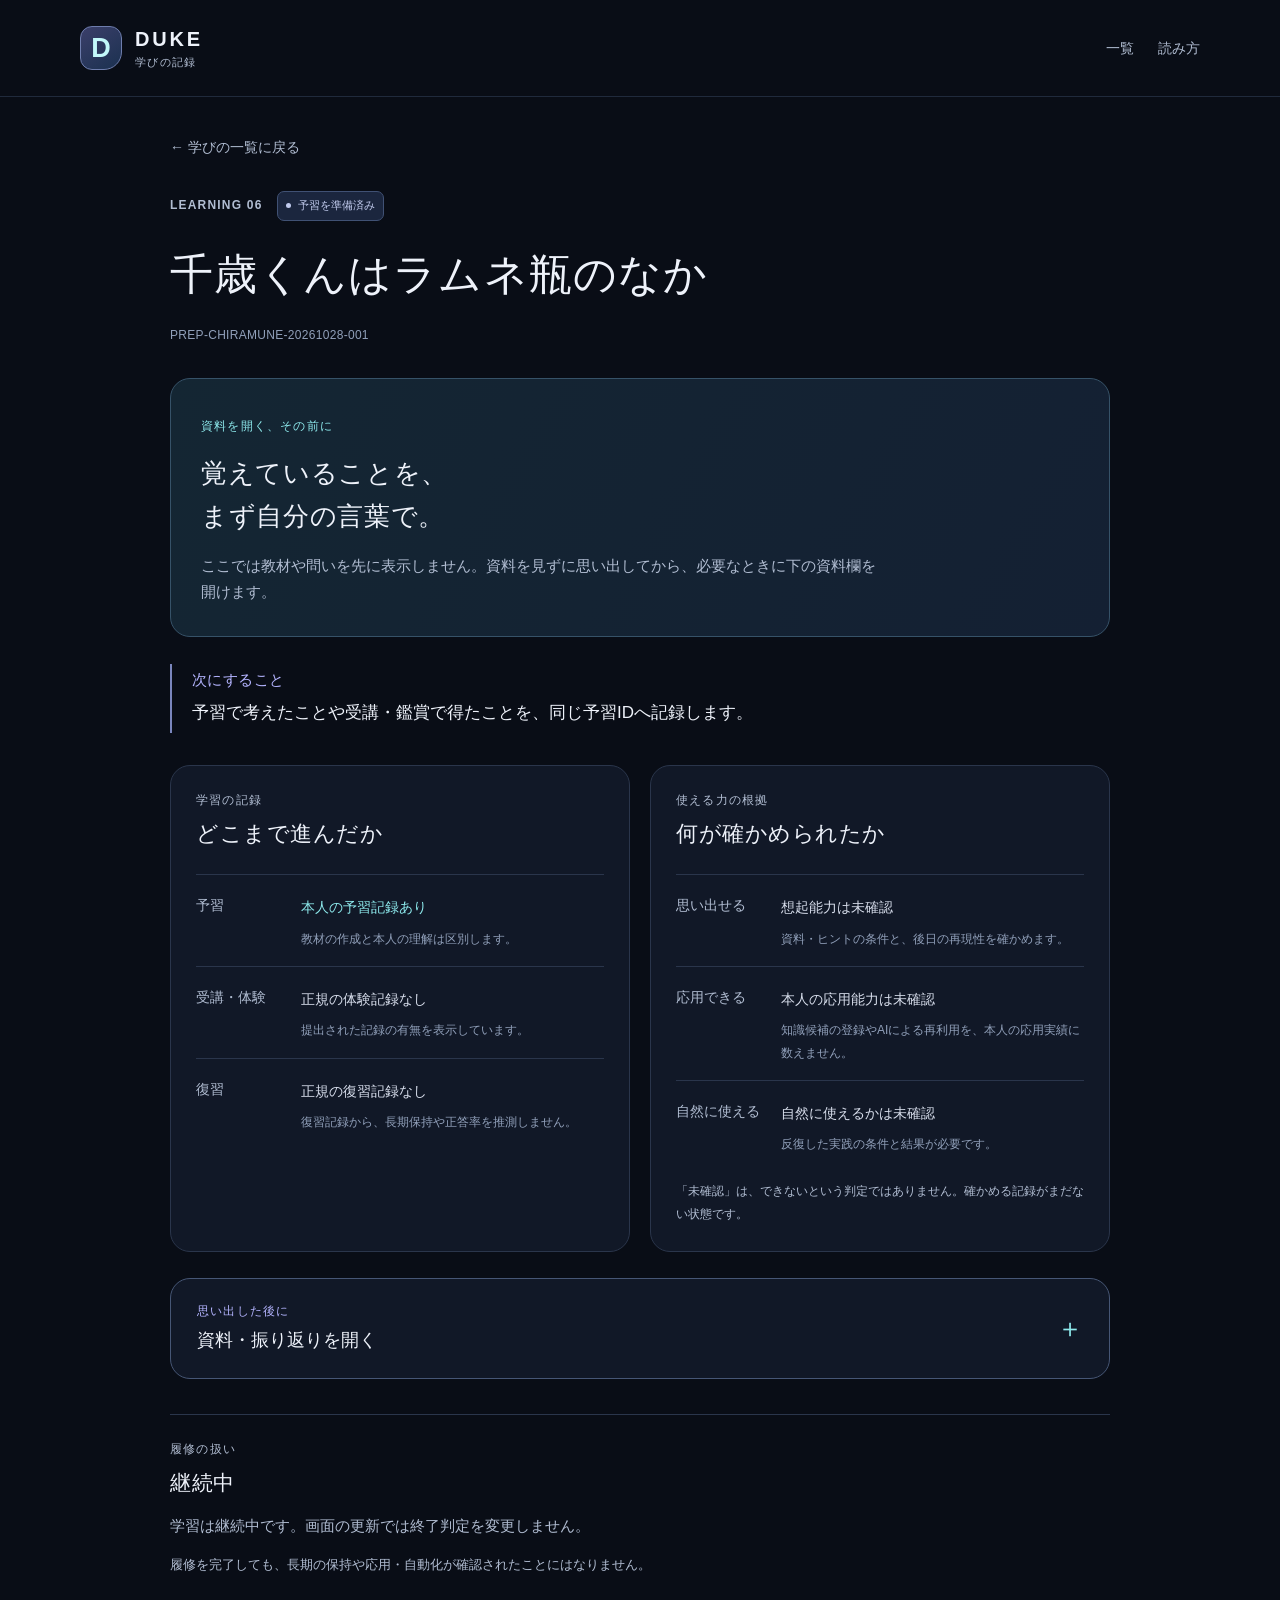
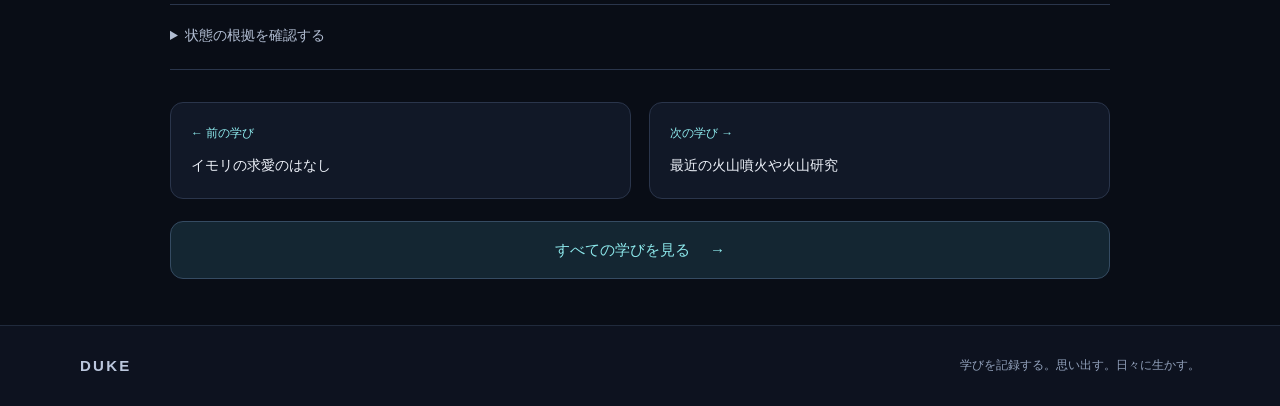
==== records/prep-chiramune-20261028-001.html @ c6d532e0 "Prepare learning dashboard draft from e2f79f5ddfd8317a805d0ec0c8978a0311f4fd3b" ====
<!doctype html>
<html lang="ja">
<head>
  <meta charset="utf-8">
  <meta name="viewport" content="width=device-width, initial-scale=1">
  <meta name="referrer" content="no-referrer">
  <meta http-equiv="Content-Security-Policy" content="default-src &#x27;none&#x27;; script-src &#x27;self&#x27;; style-src &#x27;self&#x27;; img-src &#x27;none&#x27;; connect-src &#x27;none&#x27;; base-uri &#x27;none&#x27;; form-action &#x27;none&#x27;; object-src &#x27;none&#x27;">
  <meta name="color-scheme" content="dark">
  <meta name="description" content="予習・受講・復習の記録から、学びの現在地と次の一歩を確認するダッシュボード。">
  <title>千歳くんはラムネ瓶のなか | DUKE 学びの記録</title>
  <link rel="stylesheet" href="../assets/style.css">
  <script src="../assets/app.js" defer></script>
</head>
<body>
  <a class="skip-link" href="#main">本文へ移動</a>
  <header class="site-header">
    <div class="header-inner">
      <a class="brand" href="../index.html" aria-label="DUKE 学びの記録 一覧へ">
        <span class="brand-mark" aria-hidden="true">D</span>
        <span class="brand-name">DUKE<span>学びの記録</span></span>
      </a>
      <nav class="header-nav" aria-label="メインナビゲーション">
        <a href="../index.html#all-learning">一覧</a>
        <a href="../index.html#about">読み方</a>
      </nav>
    </div>
  </header>
  <main id="main" class="page-shell detail-shell">
    <a class="back-link" href="../index.html#all-learning">← 学びの一覧に戻る</a>
    <header class="detail-heading">
      <div class="detail-kicker"><span class="eyebrow">LEARNING 06</span><span class="status-badge status-open">予習を準備済み</span></div>
      <h1>千歳くんはラムネ瓶のなか</h1>
      <p class="record-id">PREP-CHIRAMUNE-20261028-001</p>
    </header>

    <section class="recall-panel" aria-labelledby="recall-title"><span class="small-label">資料を開く、その前に</span><h2 id="recall-title">覚えていることを、<br>まず自分の言葉で。</h2><p>ここでは教材や問いを先に表示しません。資料を見ずに思い出してから、必要なときに下の資料欄を開けます。</p></section>
    <section class="detail-next" aria-labelledby="next-title"><h2 id="next-title">次にすること</h2><p>予習で考えたことや受講・鑑賞で得たことを、同じ予習IDへ記録します。</p></section>

    <div class="detail-columns">
      <section class="state-panel" aria-labelledby="records-title"><p class="panel-kicker">学習の記録</p><h2 id="records-title">どこまで進んだか</h2><dl class="state-list"><div class="state-row"><dt>予習</dt><dd><span class="state-label state-recorded">本人の予習記録あり</span><p>教材の作成と本人の理解は区別します。</p></dd></div>
<div class="state-row"><dt>受講・体験</dt><dd><span class="state-label state-unknown">正規の体験記録なし</span><p>提出された記録の有無を表示しています。</p></dd></div>
<div class="state-row"><dt>復習</dt><dd><span class="state-label state-unknown">正規の復習記録なし</span><p>復習記録から、長期保持や正答率を推測しません。</p></dd></div></dl></section>
      <section class="state-panel" aria-labelledby="ability-title"><p class="panel-kicker">使える力の根拠</p><h2 id="ability-title">何が確かめられたか</h2><dl class="state-list"><div class="state-row"><dt>思い出せる</dt><dd><span class="state-label state-unknown">想起能力は未確認</span><p>資料・ヒントの条件と、後日の再現性を確かめます。</p></dd></div>
<div class="state-row"><dt>応用できる</dt><dd><span class="state-label state-unknown">本人の応用能力は未確認</span><p>知識候補の登録やAIによる再利用を、本人の応用実績に数えません。</p></dd></div>
<div class="state-row"><dt>自然に使える</dt><dd><span class="state-label state-unknown">自然に使えるかは未確認</span><p>反復した実践の条件と結果が必要です。</p></dd></div></dl><p class="quiet-note">「未確認」は、できないという判定ではありません。確かめる記録がまだない状態です。</p></section>
    </div>

    <details class="materials" id="materials"><summary><span><span class="small-label">思い出した後に</span><strong>資料・振り返りを開く</strong></span><span class="expand-mark" aria-hidden="true">＋</span></summary><div class="materials-body"><section class="material-section"><h3>この学びの目標</h3><p>声・言葉・応答を手掛かりに、人物同士の距離を自分の言葉で説明する。</p></section>
<section class="material-section"><h3>振り返るための問い</h3><p class="quiet-note">AIによる問いの候補・本人の採用は未確認</p><p>私は、明日風と朔の距離を、どんな声や言葉のやりとりから感じ取るのだろう？</p></section>
<section class="material-section"><h3>教材紹介：言葉と声</h3><p>予習教材では、同じ言葉でも間や語尾などで受け取る印象が変わることに注目します。何と言ったかと、どのように聞こえたかを分け、気になった一か所を具体的に挙げる練習です。例として使う会話は説明用の架空例で、作品の実際の台詞ではありません。</p></section>
<section class="material-section"><h3>教材紹介：やりとりと距離</h3><p>一人の話し方だけでなく、相手がどう受け、どう返したかを一まとまりで見ます。明日風と朔の場面を観察するときも、返事の速さだけで親しさや不仲を決めず、前後の状況と組み合わせて考えます。</p></section>
<section class="material-section"><h3>教材紹介：期待と観察を分ける</h3><p>憧れや好意を楽しみながら、見聞きした言動と、そこから自分が感じたことを分けて言葉にします。ここにあるのはAIが用意した鑑賞の観点です。本人が作品中のどの場面で使えたか、後日どこまで思い出せたかは別の記録で確かめます。</p></section>
<section class="material-section"><h3>現在の到達点</h3><p>予習を準備済み。学習は継続中です。画面の更新では終了判定を変更しません。</p></section>
<section class="material-section"><h3>これから確かめること</h3><p>予習で考えたことや受講・鑑賞で得たことを、同じ予習IDへ記録します。</p></section>
<section class="material-section"><h3>能力の確認</h3><p>記録の完了と能力の定着を分けています。想起・応用・自動化は、本人の実践と根拠に基づいて確かめます。</p></section></div></details>

    <section class="closure-section" aria-labelledby="closure-title"><p class="panel-kicker">履修の扱い</p><h2 id="closure-title">継続中</h2><p>学習は継続中です。画面の更新では終了判定を変更しません。</p><p class="quiet-note">履修を完了しても、長期の保持や応用・自動化が確認されたことにはなりません。</p></section>
    <details class="evidence-details"><summary>状態の根拠を確認する</summary><ul class="evidence-list"><li><span>予習IDと教材</span><span class="evidence-status">登録あり</span></li><li><span>本人の返却記録</span><span class="evidence-status">記録あり</span></li><li><span>学習回との結合</span><span class="evidence-status">記録なし</span></li><li><span>終了判定</span><span class="evidence-status">記録なし</span></li><li><span>再利用できる知識候補</span><span class="evidence-status">候補の登録なし</span></li><li><span>公開用の教材紹介</span><span class="evidence-status">紹介文あり</span></li></ul><p class="quiet-note">ここでは根拠の有無を表示します。個人の原文・非公開の資料は公開していません。</p></details>
    <nav class="adjacent-records" aria-label="前後の学び"><a href="prep-newt-courtship-20261103-001.html"><span>← 前の学び</span><strong>イモリの求愛のはなし</strong></a><a href="prep-volcano-20261031-001.html"><span>次の学び →</span><strong>最近の火山噴火や火山研究</strong></a></nav>
    <a class="return-all" href="../index.html#all-learning">すべての学びを見る <span aria-hidden="true">→</span></a>
  </main>
  <footer class="site-footer">
    <div class="footer-inner"><span class="footer-brand">DUKE</span><p>学びを記録する。思い出す。日々に生かす。</p></div>
  </footer>
</body>
</html>
---- assets/style.css ----
:root {
  color-scheme: dark;
  --bg: #090d16;
  --surface: #111827;
  --surface-raised: #172033;
  --line: #2a354b;
  --text: #eef2fa;
  --muted: #b1bdd2;
  --faint: #91a0ba;
  --cyan: #8de9ec;
  --indigo: #b4b4ff;
  --green: #a5e6c5;
  --radius: 20px;
  font-family: -apple-system, BlinkMacSystemFont, "Hiragino Kaku Gothic ProN", "Yu Gothic", Meiryo, sans-serif;
  font-synthesis: none;
  text-rendering: optimizeLegibility;
}
* { box-sizing: border-box; }
html { scroll-behavior: smooth; scroll-padding-top: 28px; }
body { margin: 0; background: var(--bg); color: var(--text); font-size: 18px; line-height: 1.75; }
button, input { font: inherit; }
a { color: inherit; text-decoration-thickness: 1px; text-underline-offset: 5px; }
button { cursor: pointer; }
button, a, input, summary { -webkit-tap-highlight-color: transparent; }
:focus-visible { outline: 3px solid var(--cyan); outline-offset: 5px; }
::selection { color: #080c15; background: var(--cyan); }
h1, h2, h3, p, dl, dd, ul { margin: 0; }
h1, h2, h3 { line-height: 1.45; letter-spacing: .025em; overflow-wrap: anywhere; }
p, dd, strong { overflow-wrap: anywhere; }
ul { list-style: none; padding: 0; }
[hidden] { display: none !important; }
.sr-only { position: absolute; width: 1px; height: 1px; padding: 0; margin: -1px; overflow: hidden; clip: rect(0, 0, 0, 0); white-space: nowrap; border: 0; }
.skip-link { position: fixed; top: 12px; left: 12px; z-index: 10; padding: 12px 20px; border-radius: 10px; background: var(--cyan); color: var(--bg); transform: translateY(-180%); }
.skip-link:focus { transform: none; }
.site-header { border-bottom: 1px solid #202a3c; }
.header-inner, .page-shell, .footer-inner { width: min(1120px, calc(100% - 72px)); margin-inline: auto; }
.header-inner { min-height: 96px; display: flex; align-items: center; justify-content: space-between; gap: 20px; }
.brand { display: flex; align-items: center; gap: 13px; text-decoration: none; }
.brand-mark { display: grid; place-items: center; width: 42px; height: 44px; border-radius: 12px 12px 18px 12px; border: 1px solid #6e7dad; background: linear-gradient(145deg, #3b3f6a, #1b3150); color: #c2f8fa; font-weight: 800; font-size: 27px; line-height: 1; }
.brand-name { color: var(--text); font-size: 20px; font-weight: 800; letter-spacing: .14em; line-height: 1.35; }
.brand-name span { display: block; font-size: 11px; letter-spacing: .12em; color: var(--muted); font-weight: 500; margin-top: 2px; }
.header-nav { display: flex; gap: 24px; font-size: 14px; font-weight: 600; }
.header-nav a { padding-block: 11px; text-decoration: none; color: var(--muted); }
.header-nav a:hover { color: var(--cyan); }
.hero { display: grid; grid-template-columns: 1fr 1fr; align-items: end; gap: 52px; padding: 64px 0 38px; }
.eyebrow, .panel-kicker, .small-label { color: var(--muted); font-size: 12px; line-height: 1.6; font-weight: 600; letter-spacing: .1em; }
.eyebrow { display: flex; align-items: center; gap: 10px; }
.signal-dot { width: 7px; height: 7px; border-radius: 50%; background: var(--cyan); box-shadow: 0 0 13px #8de9ec40; }
.hero h1 { margin: 19px 0 20px; font-size: clamp(40px, 5.3vw, 62px); font-weight: 700; line-height: 1.35; letter-spacing: .04em; }
.hero h1 span { color: var(--cyan); }
.hero-description { color: var(--muted); font-size: 17px; line-height: 1.9; }
.overview-panel { border: 1px solid var(--line); border-radius: var(--radius); padding: 25px; background: linear-gradient(125deg, #171e35, #101a27); }
.overview-panel .panel-kicker { color: #d5dbed; }
.overview-grid { display: grid; grid-template-columns: repeat(3, minmax(0, 1fr)); gap: 16px; margin: 22px 0; }
.overview-grid > div + div { border-left: 1px solid #303b53; padding-left: 16px; }
.overview-grid dt { color: var(--muted); font-size: 11px; letter-spacing: .03em; }
.overview-grid dd { font-size: 46px; font-weight: 500; line-height: 1.6; letter-spacing: -.03em; }
.overview-grid dd span { font-size: 12px; color: var(--muted); margin-left: 6px; }
.overview-grid > div:first-child dd { color: var(--cyan); }
.overview-note { color: var(--muted); font-size: 12px; border-top: 1px solid #303b53; padding-top: 15px; line-height: 1.8; }
.next-step { display: flex; gap: 16px; align-items: center; border-left: 2px solid #7b87c2; padding: 18px 22px; background: #121a2a; border-radius: 0 12px 12px 0; margin: 0 0 54px; }
.next-step-mark { color: var(--indigo); font-size: 27px; line-height: 1; flex-shrink: 0; }
.next-step .small-label { color: var(--indigo); margin-bottom: 3px; }
.next-step p:last-child { color: #d7dfef; font-size: 15px; line-height: 1.8; }
.section-heading { display: flex; align-items: end; justify-content: space-between; gap: 16px; margin-bottom: 25px; }
.section-heading h2 { font-size: 28px; margin-top: 8px; }
.result-count { color: var(--muted); font-size: 13px; flex-shrink: 0; padding-bottom: 3px; }
.filter-tools { margin-bottom: 24px; }
.search-box { display: flex; align-items: center; gap: 12px; width: 100%; background: #101725; border: 1px solid #344056; border-radius: 13px; padding: 0 17px; min-height: 54px; }
.search-box:focus-within { border-color: var(--cyan); }
.search-mark { color: var(--muted); font-family: sans-serif; font-size: 27px; }
.search-box input { width: 100%; min-width: 0; background: transparent; color: var(--text); border: 0; padding: 13px 0; font-size: 16px; outline: none; line-height: 1.6; }
.search-box input::placeholder { color: #9aa9c2; opacity: 1; }
.search-box input:focus-visible { outline: none; }
.filters { display: flex; flex-wrap: wrap; gap: 9px; margin-top: 16px; }
.filters button { border: 1px solid #354157; border-radius: 999px; padding: 10px 15px; background: transparent; color: var(--muted); font-size: 13px; font-weight: 600; min-height: 44px; line-height: 1.4; }
.filters button span { margin-left: 7px; font-weight: 400; opacity: .9; }
.filters button[aria-pressed="true"] { color: #07151d; border-color: var(--cyan); background: var(--cyan); }
.filters button:hover:not([aria-pressed="true"]) { color: var(--text); border-color: #70809c; }
.learning-grid { display: grid; grid-template-columns: repeat(3, minmax(0, 1fr)); gap: 19px; }
.learning-card { display: flex; flex-direction: column; min-width: 0; background: var(--surface); border: 1px solid var(--line); border-radius: var(--radius); padding: 23px 22px 0; transition: border-color 160ms ease, background-color 160ms ease; }
.learning-card:hover { border-color: #5c7193; background: #141d2e; }
.card-top { display: flex; align-items: start; justify-content: space-between; gap: 10px; margin-bottom: 28px; }
.record-number { font-size: 13px; letter-spacing: .12em; color: var(--faint); padding-top: 3px; }
.status-badge { display: inline-flex; align-items: center; gap: 7px; border-radius: 7px; border: 1px solid #405174; padding: 5px 8px; color: #c1cbee; background: #1b263e; font-size: 11px; font-weight: 600; line-height: 1.6; overflow-wrap: anywhere; }
.status-badge::before { content: ""; display: block; flex-shrink: 0; width: 5px; height: 5px; border-radius: 50%; background: currentColor; }
.status-review_pending { color: #a4eff0; border-color: #35666f; background: #17333d; }
.status-closed { color: var(--green); border-color: #3a6259; background: #17312e; }
.learning-card h3 { font-size: 19px; font-weight: 600; line-height: 1.7; }
.card-title { text-decoration: none; }
.card-title:hover { color: var(--cyan); }
.record-id { color: var(--faint); font-size: 10px; line-height: 1.7; letter-spacing: .025em; overflow-wrap: anywhere; margin-top: 11px; }
.card-bottom { border-top: 1px solid var(--line); display: flex; align-items: center; justify-content: space-between; gap: 8px; margin-top: auto; padding: 17px 0; }
.learning-card .record-id { margin-bottom: 25px; }
.card-bottom > span { font-size: 11px; color: var(--muted); }
.card-link { display: inline-flex; align-items: center; gap: 14px; color: var(--cyan); font-size: 13px; font-weight: 600; text-decoration: none; min-height: 44px; }
.card-link span { font-size: 18px; }
.empty-state { padding: 45px 20px; text-align: center; border: 1px dashed var(--line); border-radius: var(--radius); color: var(--muted); }
.text-button { background: none; border: 0; color: var(--cyan); text-decoration: underline; text-underline-offset: 5px; padding: 14px; font-size: 15px; }
.quiet-note { color: var(--muted); font-size: 13px; line-height: 1.9; }
.about-section { margin-top: 72px; padding: 43px 0 58px; border-top: 1px solid var(--line); }
.about-section > h2 { font-size: 27px; margin: 13px 0 32px; line-height: 1.7; }
.about-grid { display: grid; grid-template-columns: repeat(3, minmax(0, 1fr)); gap: 32px; }
.about-number { color: var(--indigo); font-size: 12px; letter-spacing: .1em; }
.about-grid h3 { font-size: 16px; margin: 8px 0 11px; }
.about-grid p { color: var(--muted); font-size: 14px; line-height: 1.95; }
.site-footer { background: #0d121f; border-top: 1px solid #202a3c; }
.footer-inner { display: flex; align-items: center; justify-content: space-between; gap: 16px; padding-block: 27px; }
.footer-brand { font-size: 15px; color: #bbc7dd; font-weight: 700; letter-spacing: .15em; }
.footer-inner p { color: var(--faint); font-size: 12px; }
.detail-shell { max-width: 940px; }
.back-link { display: inline-flex; min-height: 44px; align-items: center; font-size: 14px; text-decoration: none; color: var(--muted); margin-top: 28px; }
.back-link:hover { color: var(--cyan); }
.detail-heading { padding: 22px 0 32px; }
.detail-kicker { display: flex; flex-wrap: wrap; align-items: center; gap: 14px; margin-bottom: 19px; }
.detail-heading h1 { font-size: clamp(27px, 4.2vw, 43px); line-height: 1.6; }
.detail-heading .record-id { font-size: 12px; margin-top: 17px; }
.recall-panel { padding: 30px; border: 1px solid #365268; background: linear-gradient(120deg, #142633, #142033); border-radius: var(--radius); }
.recall-panel .small-label { color: var(--cyan); }
.recall-panel h2 { font-size: 26px; margin: 12px 0 15px; line-height: 1.65; }
.recall-panel > p { color: var(--muted); font-size: 15px; max-width: 680px; }
.detail-next { margin: 27px 0 32px; padding: 5px 0 5px 20px; border-left: 2px solid #7a86bd; }
.detail-next h2 { font-size: 15px; color: var(--indigo); margin-bottom: 8px; }
.detail-next > p { font-size: 17px; }
.hold-notice { margin-top: 17px; padding: 15px 18px; background: #142632; border-radius: 9px; }
.hold-notice .small-label { color: var(--cyan); }
.hold-notice p { margin-top: 5px; color: var(--muted); font-size: 14px; }
.detail-columns { display: grid; grid-template-columns: repeat(2, minmax(0, 1fr)); gap: 20px; }
.state-panel { background: var(--surface); border: 1px solid var(--line); padding: 25px; border-radius: var(--radius); }
.state-panel h2 { font-size: 22px; margin-top: 8px; }
.state-list { margin-top: 24px; }
.state-row { display: grid; grid-template-columns: 95px minmax(0, 1fr); gap: 10px; padding: 16px 0; border-top: 1px solid var(--line); }
.state-row dt { font-size: 14px; color: var(--muted); padding-top: 2px; }
.state-label { font-size: 14px; font-weight: 600; }
.state-recorded { color: var(--cyan); }
.state-unknown { color: #d8deec; }
.state-row dd p { color: var(--faint); font-size: 12px; margin-top: 5px; line-height: 1.85; }
.state-panel > .quiet-note { margin-top: 9px; font-size: 12px; }
.materials { border: 1px solid #465675; background: var(--surface); border-radius: var(--radius); margin-top: 26px; overflow: hidden; }
summary { cursor: pointer; }
.materials > summary { display: flex; align-items: center; justify-content: space-between; gap: 16px; padding: 23px 26px; list-style: none; }
.materials > summary::-webkit-details-marker { display: none; }
.materials > summary .small-label { display: block; color: var(--indigo); margin-bottom: 5px; }
.materials > summary strong { display: block; font-size: 18px; line-height: 1.6; }
.expand-mark { color: var(--cyan); font-size: 26px; line-height: 1; flex-shrink: 0; }
.materials[open] .expand-mark { transform: rotate(45deg); }
.materials-body { border-top: 1px solid var(--line); padding: 5px 26px 24px; }
.material-section { padding-top: 23px; }
.material-section + .material-section { border-top: 1px solid var(--line); margin-top: 24px; }
.material-section h3 { font-size: 17px; margin-bottom: 12px; color: #dce3f4; }
.material-section p { white-space: pre-line; color: var(--muted); font-size: 16px; line-height: 1.95; }
.material-section .quiet-note { color: var(--faint); font-size: 12px; margin-bottom: 11px; }
.closure-section { margin-top: 35px; padding: 25px 0 26px; border-top: 1px solid var(--line); }
.closure-section h2 { font-size: 21px; margin: 9px 0 14px; }
.closure-section > p:not(.panel-kicker):not(.quiet-note) { color: var(--muted); font-size: 15px; }
.closure-section .quiet-note { margin-top: 14px; }
.evidence-details { border-top: 1px solid var(--line); border-bottom: 1px solid var(--line); padding-block: 18px; }
.evidence-details > summary { color: var(--muted); font-size: 14px; min-height: 28px; }
.evidence-list { margin-block: 18px; font-size: 13px; }
.evidence-list li { display: flex; align-items: baseline; justify-content: space-between; gap: 20px; padding: 12px 0; border-bottom: 1px solid #202b3c; color: var(--muted); overflow-wrap: anywhere; }
.evidence-status { color: #d6e0f2; font-size: 12px; }
.adjacent-records { display: grid; grid-template-columns: repeat(2, minmax(0, 1fr)); gap: 18px; margin: 32px 0 22px; }
.adjacent-records a { display: flex; flex-direction: column; align-items: start; padding: 20px; background: var(--surface); border: 1px solid var(--line); border-radius: 13px; text-decoration: none; }
.adjacent-records a:hover { border-color: #617791; }
.adjacent-records span { color: var(--cyan); font-size: 12px; margin-bottom: 9px; }
.adjacent-records strong { font-size: 14px; line-height: 1.8; font-weight: 500; }
.return-all { display: flex; justify-content: center; align-items: center; gap: 20px; width: 100%; min-height: 58px; margin-bottom: 46px; color: var(--cyan); background: #142632; border: 1px solid #354b62; border-radius: 13px; text-decoration: none; font-size: 15px; font-weight: 600; }
@media (max-width: 980px) {
  .hero { grid-template-columns: 1fr; align-items: start; gap: 30px; padding-top: 43px; }
  .hero h1 { font-size: 52px; }
  .overview-grid dt { font-size: 12px; }
  .overview-grid dd { font-size: 42px; }
  .learning-grid { grid-template-columns: repeat(2, minmax(0, 1fr)); }
  .detail-columns { grid-template-columns: 1fr; }
}
@media (max-width: 600px) {
  .header-inner, .page-shell, .footer-inner { width: calc(100% - 40px); }
  .header-inner { min-height: 82px; gap: 14px; }
  .brand { gap: 10px; }
  .brand-mark { width: 35px; height: 39px; font-size: 24px; border-radius: 10px 10px 15px 10px; }
  .brand-name { font-size: 18px; }
  .brand-name span { font-size: 10px; }
  .header-nav { gap: 18px; font-size: 13px; }
  .hero { padding: 35px 0 25px; gap: 25px; }
  .hero h1 { font-size: 44px; margin: 17px 0 19px; line-height: 1.4; }
  .hero-description { font-size: 15px; }
  .overview-panel { padding: 19px 18px; border-radius: 17px; }
  .overview-grid { gap: 9px; margin-block: 17px; }
  .overview-grid > div + div { padding-left: 11px; }
  .overview-grid dt { font-size: 10px; letter-spacing: 0; }
  .overview-grid dd { font-size: 36px; }
  .overview-grid dd span { font-size: 11px; margin-left: 5px; }
  .overview-note { font-size: 11px; line-height: 1.8; padding-top: 13px; }
  .next-step { gap: 12px; padding: 16px 15px; margin-bottom: 36px; }
  .next-step p:last-child { font-size: 13px; }
  .next-step-mark { font-size: 23px; }
  .section-heading { gap: 10px; margin-bottom: 20px; }
  .section-heading h2 { font-size: 25px; }
  .eyebrow { font-size: 11px; }
  .result-count { font-size: 12px; }
  .search-box { padding-inline: 13px; }
  .search-box input { font-size: 16px; }
  .filters { gap: 8px; }
  .filters button { padding: 9px 13px; font-size: 12px; }
  .filters button span { margin-left: 6px; }
  .learning-grid { grid-template-columns: 1fr; gap: 16px; }
  .learning-card { padding: 21px 21px 0; border-radius: 17px; }
  .card-top { margin-bottom: 24px; }
  .status-badge { font-size: 11px; }
  .learning-card h3 { font-size: 20px; }
  .record-id { font-size: 10px; }
  .card-bottom { padding-block: 13px; }
  .card-bottom > span { font-size: 11px; }
  .card-link { font-size: 13px; }
  .about-section { margin-top: 48px; padding-top: 32px; padding-bottom: 36px; }
  .about-section > h2 { font-size: 22px; margin-bottom: 24px; }
  .about-grid { grid-template-columns: 1fr; gap: 24px; }
  .about-grid h3 { font-size: 17px; margin-block: 5px 8px; }
  .about-grid p { font-size: 14px; }
  .footer-inner { flex-direction: column; align-items: start; gap: 8px; padding-block: 23px; }
  .footer-inner p { font-size: 11px; }
  .back-link { margin-top: 18px; font-size: 13px; }
  .detail-heading { padding-top: 19px; padding-bottom: 25px; }
  .detail-heading h1 { font-size: 28px; }
  .detail-heading .record-id { font-size: 10px; }
  .detail-kicker { gap: 10px; margin-bottom: 16px; }
  .recall-panel { padding: 24px 22px; border-radius: 17px; }
  .recall-panel h2 { font-size: 24px; }
  .recall-panel > p { font-size: 14px; }
  .detail-next { padding-left: 16px; margin-block: 25px; }
  .detail-next > p { font-size: 16px; }
  .hold-notice { padding: 14px; }
  .hold-notice p { font-size: 13px; }
  .state-panel { padding: 23px 20px; border-radius: 17px; }
  .state-panel h2 { font-size: 21px; }
  .state-row { grid-template-columns: 87px minmax(0, 1fr); gap: 9px; }
  .state-row dt { font-size: 13px; }
  .state-label { font-size: 14px; }
  .materials { border-radius: 17px; }
  .materials > summary { padding: 20px; }
  .materials > summary strong { font-size: 17px; }
  .materials-body { padding-inline: 20px; }
  .material-section p { font-size: 16px; }
  .closure-section h2 { font-size: 20px; }
  .adjacent-records { grid-template-columns: 1fr; gap: 12px; margin-top: 25px; }
  .adjacent-records a { padding: 18px; }
}
@media (max-width: 350px) {
  .header-inner, .page-shell, .footer-inner { width: calc(100% - 32px); }
  .header-nav { gap: 13px; }
  .hero h1 { font-size: 39px; }
  .overview-panel { padding-inline: 14px; }
  .overview-grid { gap: 7px; }
  .overview-grid > div + div { padding-left: 8px; }
  .overview-grid dt { font-size: 9px; }
  .overview-grid dd { font-size: 34px; }
  .filters button { padding-inline: 10px; }
  .detail-heading h1 { font-size: 25px; }
  .state-row { grid-template-columns: 76px minmax(0, 1fr); }
  .state-panel { padding-inline: 17px; }
  .recall-panel h2 { font-size: 21px; }
}
@media (prefers-reduced-motion: reduce) {
  html { scroll-behavior: auto; }
  *, *::before, *::after { transition: none !important; }
}
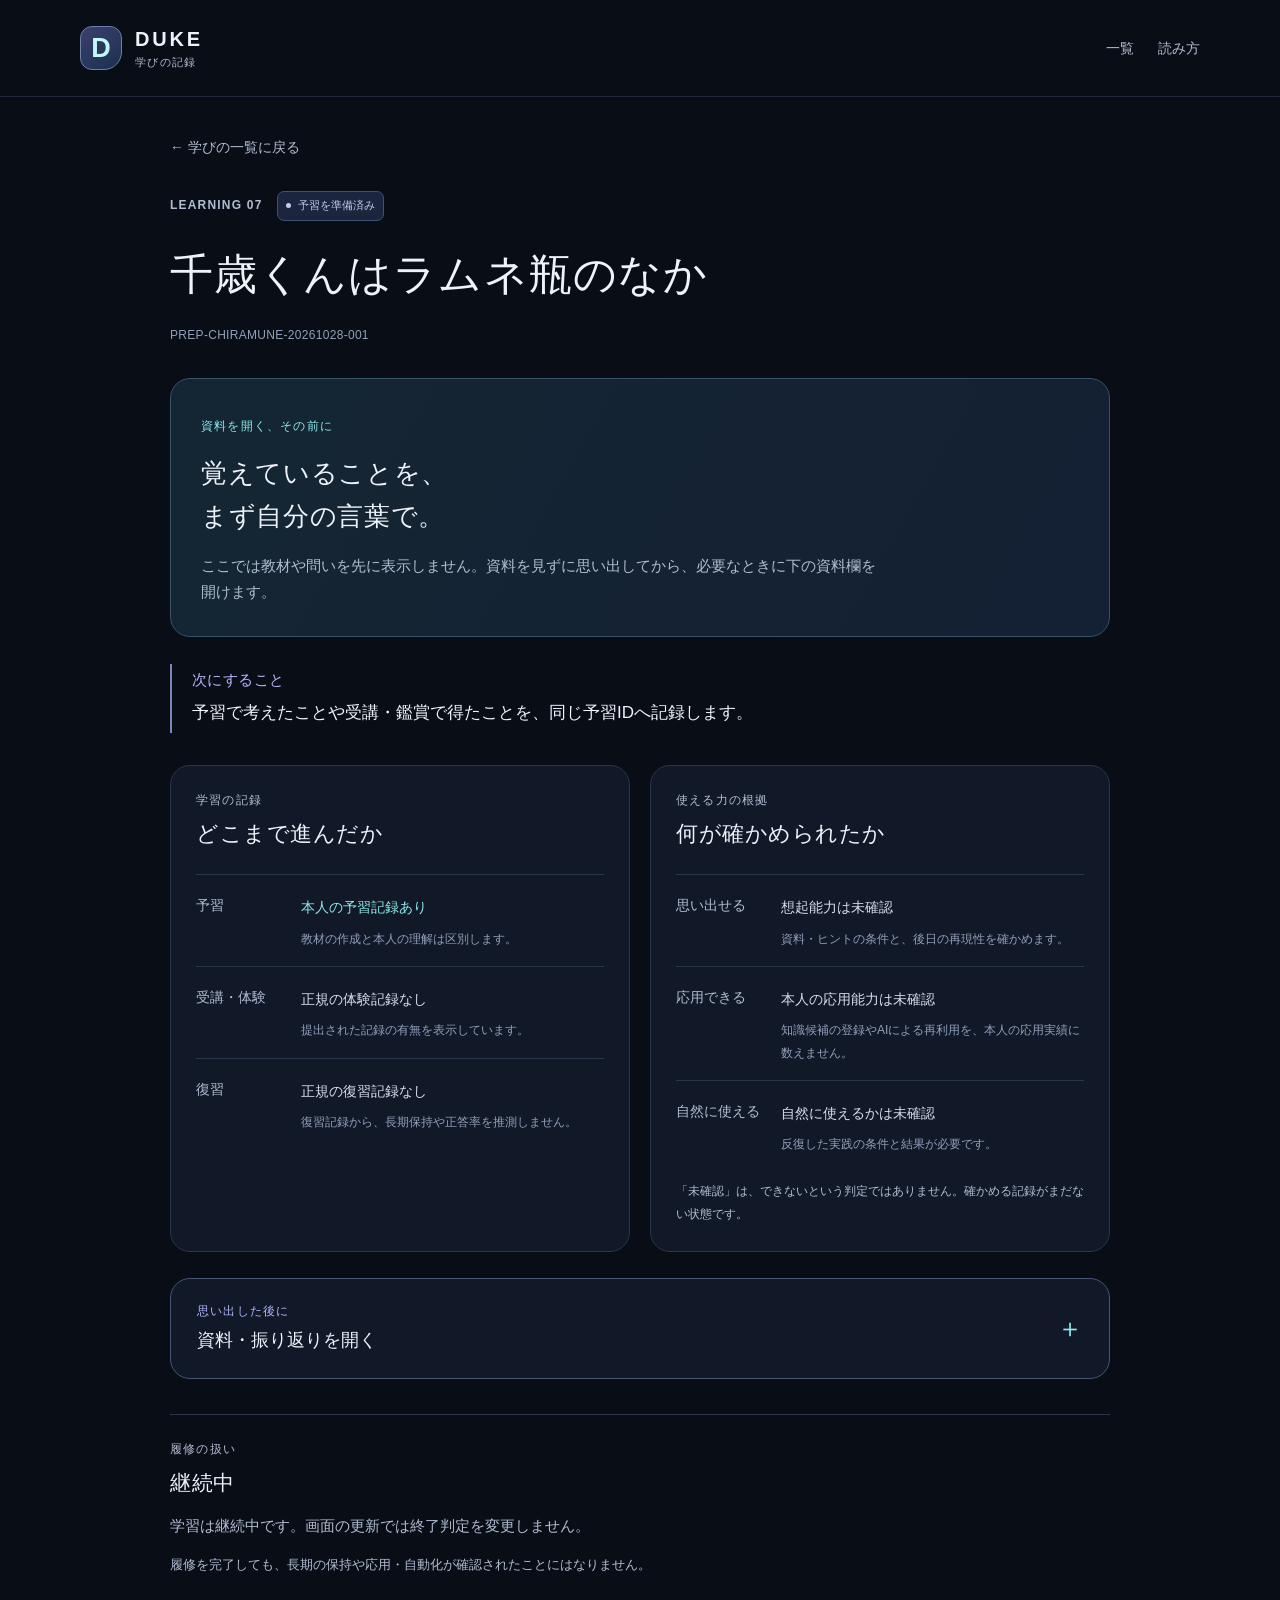
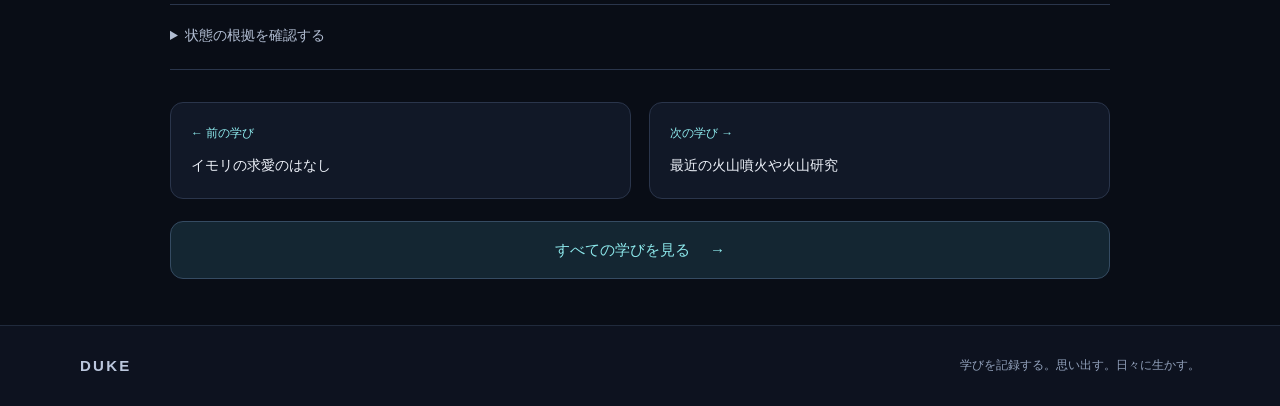
==== commit 5f59997e: "Prepare learning dashboard draft from c604167bde4146c2bd5ad92b26b46972cc548ad0" ====
--- a/records/prep-chiramune-20261028-001.html
+++ b/records/prep-chiramune-20261028-001.html
@@ -28,7 +28,7 @@
   <main id="main" class="page-shell detail-shell">
     <a class="back-link" href="../index.html#all-learning">← 学びの一覧に戻る</a>
     <header class="detail-heading">
-      <div class="detail-kicker"><span class="eyebrow">LEARNING 06</span><span class="status-badge status-open">予習を準備済み</span></div>
+      <div class="detail-kicker"><span class="eyebrow">LEARNING 07</span><span class="status-badge status-open">予習を準備済み</span></div>
       <h1>千歳くんはラムネ瓶のなか</h1>
       <p class="record-id">PREP-CHIRAMUNE-20261028-001</p>
     </header>
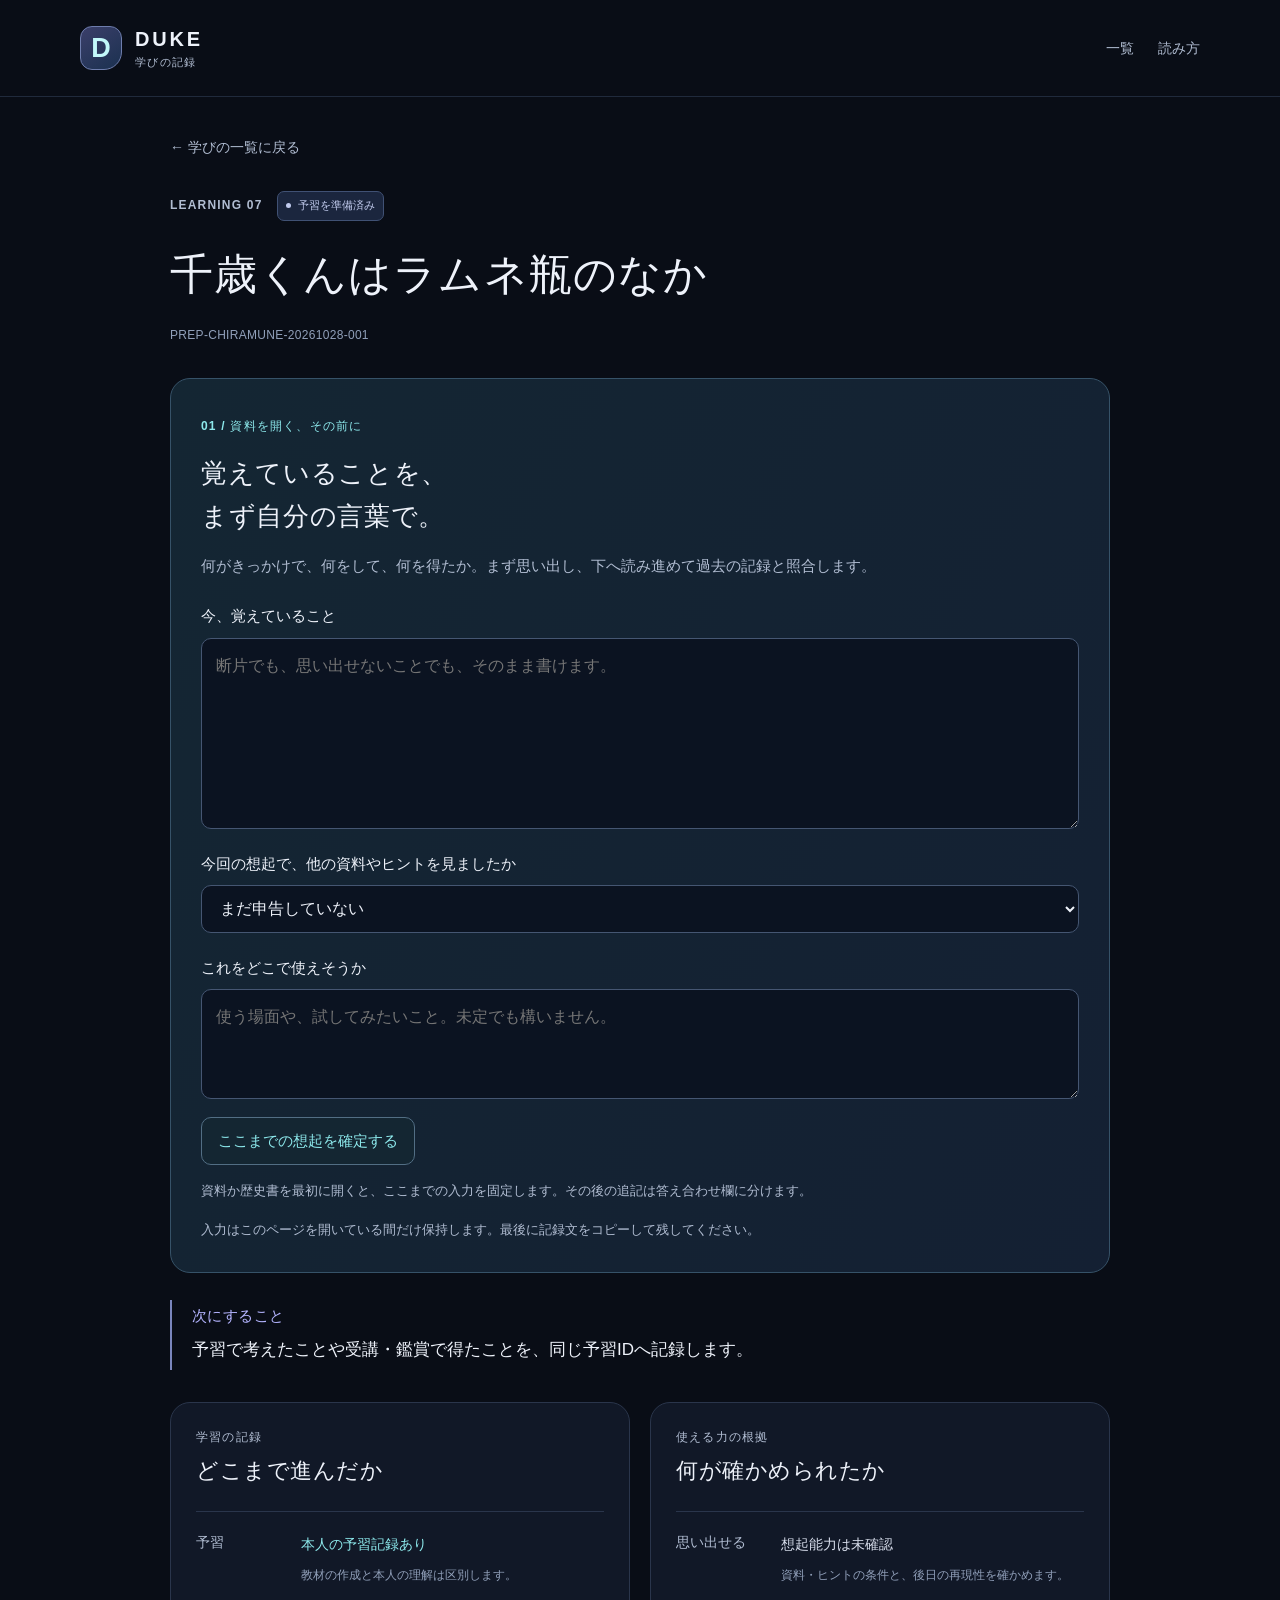
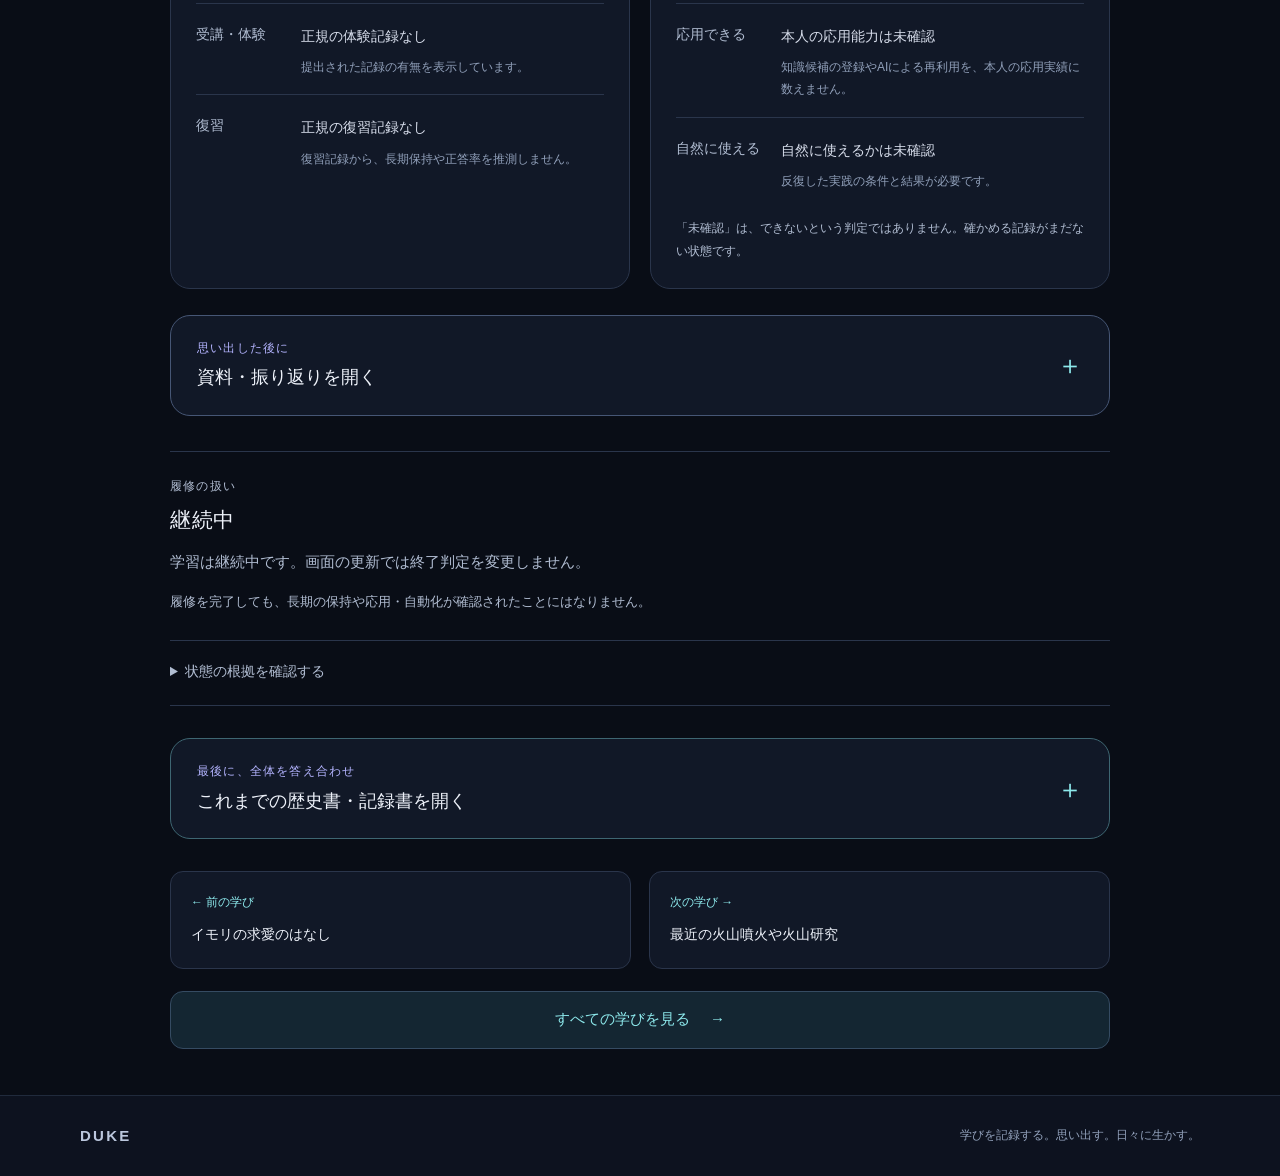
==== commit 25e715ba: "Prepare learning dashboard draft from a0b7e9557cd73ad84b256e416fd96c688c8a5d7c" ====
--- a/records/prep-chiramune-20261028-001.html
+++ b/records/prep-chiramune-20261028-001.html
@@ -25,7 +25,7 @@
       </nav>
     </div>
   </header>
-  <main id="main" class="page-shell detail-shell">
+  <main id="main" class="page-shell detail-shell" data-learning-practice data-preparation-id="PREP-CHIRAMUNE-20261028-001" data-history-version="a053dee67a1f9925be2df9fcc9da7b4948058c1986c9b73d48266c729391364d" data-source-commit="a0b7e9557cd73ad84b256e416fd96c688c8a5d7c">
     <a class="back-link" href="../index.html#all-learning">← 学びの一覧に戻る</a>
     <header class="detail-heading">
       <div class="detail-kicker"><span class="eyebrow">LEARNING 07</span><span class="status-badge status-open">予習を準備済み</span></div>
@@ -33,7 +33,9 @@
       <p class="record-id">PREP-CHIRAMUNE-20261028-001</p>
     </header>
 
-    <section class="recall-panel" aria-labelledby="recall-title"><span class="small-label">資料を開く、その前に</span><h2 id="recall-title">覚えていることを、<br>まず自分の言葉で。</h2><p>ここでは教材や問いを先に表示しません。資料を見ずに思い出してから、必要なときに下の資料欄を開けます。</p></section>
+    <section class="recall-panel" aria-labelledby="recall-title"><span class="small-label">01 / 資料を開く、その前に</span><h2 id="recall-title">覚えていることを、<br>まず自分の言葉で。</h2><p>何がきっかけで、何をして、何を得たか。まず思い出し、下へ読み進めて過去の記録と照合します。</p>
+      <div class="recall-work" data-practice-only hidden><label for="current-recall">今、覚えていること</label><textarea id="current-recall" data-current-recall rows="6" maxlength="6000" autocomplete="off" spellcheck="false" placeholder="断片でも、思い出せないことでも、そのまま書けます。"></textarea><label for="recall-condition">今回の想起で、他の資料やヒントを見ましたか</label><select id="recall-condition" data-recall-condition><option value="unknown">まだ申告していない</option><option value="no_reference">見ずに書いた</option><option value="referenced">見てから書いた・途中で見た</option></select><label for="application-idea">これをどこで使えそうか</label><textarea id="application-idea" data-application-idea rows="3" maxlength="3000" autocomplete="off" spellcheck="false" placeholder="使う場面や、試してみたいこと。未定でも構いません。"></textarea><button type="button" class="practice-button" data-freeze-recall>ここまでの想起を確定する</button><p class="quiet-note" data-recall-status role="status" aria-live="polite">資料か歴史書を最初に開くと、ここまでの入力を固定します。その後の追記は答え合わせ欄に分けます。</p><p class="quiet-note">入力はこのページを開いている間だけ保持します。最後に記録文をコピーして残してください。</p></div>
+      <noscript><p class="quiet-note">覚えていることを別のメモに書いてから、下の資料や歴史書を開いてください。</p></noscript></section>
     <section class="detail-next" aria-labelledby="next-title"><h2 id="next-title">次にすること</h2><p>予習で考えたことや受講・鑑賞で得たことを、同じ予習IDへ記録します。</p></section>
 
     <div class="detail-columns">
@@ -45,7 +47,7 @@
 <div class="state-row"><dt>自然に使える</dt><dd><span class="state-label state-unknown">自然に使えるかは未確認</span><p>反復した実践の条件と結果が必要です。</p></dd></div></dl><p class="quiet-note">「未確認」は、できないという判定ではありません。確かめる記録がまだない状態です。</p></section>
     </div>
 
-    <details class="materials" id="materials"><summary><span><span class="small-label">思い出した後に</span><strong>資料・振り返りを開く</strong></span><span class="expand-mark" aria-hidden="true">＋</span></summary><div class="materials-body"><section class="material-section"><h3>この学びの目標</h3><p>声・言葉・応答を手掛かりに、人物同士の距離を自分の言葉で説明する。</p></section>
+    <details class="materials" id="materials" data-answer-disclosure><summary><span><span class="small-label">思い出した後に</span><strong>資料・振り返りを開く</strong></span><span class="expand-mark" aria-hidden="true">＋</span></summary><div class="materials-body"><section class="material-section"><h3>この学びの目標</h3><p>声・言葉・応答を手掛かりに、人物同士の距離を自分の言葉で説明する。</p></section>
 <section class="material-section"><h3>振り返るための問い</h3><p class="quiet-note">AIによる問いの候補・本人の採用は未確認</p><p>私は、明日風と朔の距離を、どんな声や言葉のやりとりから感じ取るのだろう？</p></section>
 <section class="material-section"><h3>教材紹介：言葉と声</h3><p>予習教材では、同じ言葉でも間や語尾などで受け取る印象が変わることに注目します。何と言ったかと、どのように聞こえたかを分け、気になった一か所を具体的に挙げる練習です。例として使う会話は説明用の架空例で、作品の実際の台詞ではありません。</p></section>
 <section class="material-section"><h3>教材紹介：やりとりと距離</h3><p>一人の話し方だけでなく、相手がどう受け、どう返したかを一まとまりで見ます。明日風と朔の場面を観察するときも、返事の速さだけで親しさや不仲を決めず、前後の状況と組み合わせて考えます。</p></section>
@@ -56,6 +58,46 @@
 
     <section class="closure-section" aria-labelledby="closure-title"><p class="panel-kicker">履修の扱い</p><h2 id="closure-title">継続中</h2><p>学習は継続中です。画面の更新では終了判定を変更しません。</p><p class="quiet-note">履修を完了しても、長期の保持や応用・自動化が確認されたことにはなりません。</p></section>
     <details class="evidence-details"><summary>状態の根拠を確認する</summary><ul class="evidence-list"><li><span>予習IDと教材</span><span class="evidence-status">登録あり</span></li><li><span>本人の返却記録</span><span class="evidence-status">記録あり</span></li><li><span>学習回との結合</span><span class="evidence-status">記録なし</span></li><li><span>終了判定</span><span class="evidence-status">記録なし</span></li><li><span>再利用できる知識候補</span><span class="evidence-status">候補の登録なし</span></li><li><span>公開用の教材紹介</span><span class="evidence-status">紹介文あり</span></li></ul><p class="quiet-note">ここでは根拠の有無を表示します。個人の原文・非公開の資料は公開していません。</p></details>
+    <details class="materials history-book" id="history" data-answer-disclosure><summary><span><span class="small-label">最後に、全体を答え合わせ</span><strong>これまでの歴史書・記録書を開く</strong></span><span class="expand-mark" aria-hidden="true">＋</span></summary>
+      <div class="materials-body"><p class="history-notice">当時の記録との答え合わせです。本人の考え、AIによる整理、予定と未確認を区別します。過去の記述が科学的な正解であることや、能力の定着を保証するものではありません。</p>
+        <section class="recall-comparison" data-practice-only hidden aria-labelledby="fixed-recall-title"><h3 id="fixed-recall-title">今回、最初に固定した想起</h3><p class="recall-state" data-frozen-condition></p><p class="recall-quote" data-frozen-recall></p><p class="quiet-note">下の過去の記録と、出来事ごとに見比べてください。未入力は不正解ではありません。</p></section>
+        <ol class="history-list"><li class="history-entry" data-history-entry data-entry-id="chiramune-origin">
+          <div class="history-meta"><span>動機・問い</span><span>記録あり</span><span>記録日：2026-10-28</span></div>
+          <h3 data-entry-title>声から、人物の距離を理解したい</h3><p class="history-body">声の演技を入口に作品を楽しみ、人物同士の距離をどのやり取りから感じたか、自分の言葉で語ることを予習の目的として登録した。</p>
+          <p class="history-source-label">根拠：登録時の目的</p>
+          <details class="history-source"><summary>この記録の出典の版</summary><p class="history-hash">9b8ba74d8f52f7cc0c948729b83d3735807cce006dd2b43aa41121a3b206cb5c</p></details>
+          <div class="history-compare" data-practice-only hidden><label for="history-choice-1">今の想起と比べて</label><select id="history-choice-1" data-comparison><option value="">まだ比較していない</option><option value="remembered">思い出せた</option><option value="missing">抜けていた</option><option value="different">食い違う</option><option value="unconfirmed">当時も未確認・予定だった</option><option value="uncertain">まだ判断できない</option></select></div>
+        </li>
+<li class="history-entry" data-history-entry data-entry-id="chiramune-preparation">
+          <div class="history-meta"><span>予習</span><span>記録あり</span><span>記録日：2026-10-28</span></div>
+          <h3 data-entry-title>言葉・声・相手の応答を観察する教材</h3><p class="history-body">AIが予習教材と、明日風と朔の距離を声や言葉のやり取りから考える問いの候補を用意した。この段階の問いはAI案で、本人の採用や視聴した話数は確認されていない。</p>
+          <p class="history-source-label">根拠：登録した予習教材とAIの問い</p>
+          <details class="history-source"><summary>この記録の出典の版</summary><p class="history-hash">9b8ba74d8f52f7cc0c948729b83d3735807cce006dd2b43aa41121a3b206cb5c</p></details>
+          <div class="history-compare" data-practice-only hidden><label for="history-choice-2">今の想起と比べて</label><select id="history-choice-2" data-comparison><option value="">まだ比較していない</option><option value="remembered">思い出せた</option><option value="missing">抜けていた</option><option value="different">食い違う</option><option value="unconfirmed">当時も未確認・予定だった</option><option value="uncertain">まだ判断できない</option></select></div>
+        </li>
+<li class="history-entry" data-history-entry data-entry-id="chiramune-own-purpose">
+          <div class="history-meta"><span>動機・問い</span><span>本人の報告</span><span>記録日：2026-10-30</span></div>
+          <h3 data-entry-title>朗読を上達させたいという目的につながった</h3><p class="history-body">追加の予習メモで、本人は朗読の力を高めたいという目的を明記した。言葉の意味だけでなく、話し手と受け手が共有する文脈、異なる文脈を意識していた。朗読が改善した実績や聞き手の反応はまだ測定されていない。</p>
+          <p class="history-source-label">根拠：本人の追加予習メモ</p>
+          <details class="history-source"><summary>この記録の出典の版</summary><p class="history-hash">66d6aaab78a8c0f4a8e9ec8b81f55e3e08f6a6b03934754046cbbb900fe20efc</p></details>
+          <div class="history-compare" data-practice-only hidden><label for="history-choice-3">今の想起と比べて</label><select id="history-choice-3" data-comparison><option value="">まだ比較していない</option><option value="remembered">思い出せた</option><option value="missing">抜けていた</option><option value="different">食い違う</option><option value="unconfirmed">当時も未確認・予定だった</option><option value="uncertain">まだ判断できない</option></select></div>
+        </li>
+<li class="history-entry" data-history-entry data-entry-id="chiramune-own-question">
+          <div class="history-meta"><span>予習</span><span>本人の報告</span><span>記録日：2026-10-30</span></div>
+          <h3 data-entry-title>自分と朔の文脈の違いを問いにした</h3><p class="history-body">本人は、見る時の心理状態や画面の大きさ、昼夜でも受け取り方が変わると考えた。自分が場面をどう受け取ったかを確かめ、朔の立場へ移して考えるという観点を挙げ、自分と朔の文脈の違いを問いとして残した。作品の台詞の正確さや実際の視聴範囲は未確認である。</p>
+          <p class="history-source-label">根拠：本人が記した問い</p>
+          <details class="history-source"><summary>この記録の出典の版</summary><p class="history-hash">66d6aaab78a8c0f4a8e9ec8b81f55e3e08f6a6b03934754046cbbb900fe20efc</p></details>
+          <div class="history-compare" data-practice-only hidden><label for="history-choice-4">今の想起と比べて</label><select id="history-choice-4" data-comparison><option value="">まだ比較していない</option><option value="remembered">思い出せた</option><option value="missing">抜けていた</option><option value="different">食い違う</option><option value="unconfirmed">当時も未確認・予定だった</option><option value="uncertain">まだ判断できない</option></select></div>
+        </li></ol><section class="history-gaps"><h3>この記録でまだ確かめられないこと</h3><ul><li>追加予習は本人の考えを残した記録。朗読の改善、共感の変化、保持・転用の効果は未測定。</li><li>正規の受講・体験の返却記録はありません。予定や関連する報告から、実施内容を補いません。</li><li>正規の復習の返却記録はありません。過去に実施しなかったという意味ではありません。</li></ul></section>
+        <section class="comparison-work" data-practice-only hidden aria-labelledby="comparison-title"><h3 id="comparison-title">違いを、次の一歩へ</h3><p>言葉の一致で採点せず、本人の判断として記録します。</p><label for="comparison-note">食い違い・補足・確かめたいこと</label><textarea id="comparison-note" data-comparison-note rows="4" maxlength="6000" autocomplete="off" spellcheck="false" placeholder="資料を見て加えた内容は、ここへ。"></textarea><p class="action-suggestion" data-next-suggestion aria-live="polite">記録を見比べて、上の選択欄で差を選ぶと、次の一歩の候補を表示します。</p>
+          <label for="next-practice">次に行うこと（予定）</label><textarea id="next-practice" data-next-practice rows="3" maxlength="3000" autocomplete="off" spellcheck="false" placeholder="どの場面で、何をして、何を確かめるか。"></textarea>
+          <label for="practice-status">実行状況（本人申告）</label><select id="practice-status" data-practice-status><option value="not_started">まだ実施していない</option><option value="in_progress">取り組んでいる途中</option><option value="reported_done">実施した</option></select>
+          <label for="practice-result">実行結果・観察したこと</label><textarea id="practice-result" data-practice-result rows="4" maxlength="6000" autocomplete="off" spellcheck="false" placeholder="実施した内容、起きたこと、残った問いを記録します。"></textarea>
+        </section>
+        <section class="handoff-work" data-practice-only hidden aria-labelledby="handoff-title"><h3 id="handoff-title">この続きも、同じ予習IDへ</h3><p>記録文をコピーして、予習・受講・復習エージェントへ渡してください。ページを閉じたり読み込み直すと入力は消えます。GitHubへ自動保存はされません。</p><label for="learning-handoff">再投入する記録文</label><textarea id="learning-handoff" data-handoff rows="12" readonly autocomplete="off" spellcheck="false"></textarea><button type="button" class="practice-button" data-select-handoff>記録文を選択してコピー</button><p class="quiet-note" data-copy-status role="status" aria-live="polite"></p></section>
+        <noscript><p class="quiet-note">記録本文はそのまま読めます。今回の想起と食い違いは別のメモに書き、同じ予習IDへ渡してください。入力・比較の記録文を作る機能にはJavaScriptが必要です。</p></noscript>
+      </div>
+    </details>
     <nav class="adjacent-records" aria-label="前後の学び"><a href="prep-newt-courtship-20261103-001.html"><span>← 前の学び</span><strong>イモリの求愛のはなし</strong></a><a href="prep-volcano-20261031-001.html"><span>次の学び →</span><strong>最近の火山噴火や火山研究</strong></a></nav>
     <a class="return-all" href="../index.html#all-learning">すべての学びを見る <span aria-hidden="true">→</span></a>
   </main>
--- a/assets/style.css
+++ b/assets/style.css
@@ -264,3 +264,55 @@
   html { scroll-behavior: auto; }
   *, *::before, *::after { transition: none !important; }
 }
+
+/* Recall stays above every source; the complete history is the final section. */
+.recall-work, .comparison-work, .handoff-work { margin-top: 24px; }
+.recall-work label, .history-compare label, .comparison-work label, .handoff-work label { display: block; color: var(--text); font-weight: 600; font-size: 15px; margin: 22px 0 8px; }
+.recall-work textarea, .recall-work select, .comparison-work textarea, .comparison-work select, .history-compare select, .handoff-work textarea { display: block; width: 100%; min-width: 0; max-width: 100%; padding: 13px 14px; color: var(--text); background: #0b1321; border: 1px solid #455672; border-radius: 10px; font: inherit; font-size: 16px; line-height: 1.7; }
+.recall-work textarea, .comparison-work textarea, .handoff-work textarea { resize: vertical; min-height: 90px; }
+.recall-work select, .comparison-work select, .history-compare select { min-height: 48px; }
+.recall-work textarea[readonly] { background: #111827; color: var(--muted); border-style: dashed; }
+.recall-work select:disabled { color: var(--muted); opacity: 1; }
+.practice-button { min-height: 48px; margin-top: 18px; padding: 10px 16px; color: var(--cyan); background: #142632; border: 1px solid #526e84; border-radius: 10px; font: inherit; font-size: 15px; font-weight: 600; }
+.practice-button:hover { background: #1b3341; }
+.practice-button:disabled { cursor: default; color: var(--muted); background: #121b2a; }
+.recall-work .quiet-note, .handoff-work .quiet-note { margin-top: 14px; }
+.history-book { margin-top: 32px; border-color: #3e6672; }
+.history-notice { color: var(--muted); font-size: 15px; margin: 4px 0 22px; }
+.recall-comparison { margin-bottom: 24px; padding: 18px; border: 1px solid #39576b; border-radius: 12px; background: #101d2b; }
+.recall-comparison h3 { font-size: 18px; }
+.recall-state { font-size: 13px; color: var(--muted); margin: 10px 0; }
+.recall-quote { white-space: pre-wrap; overflow-wrap: anywhere; color: var(--cyan); font-size: 16px; }
+.recall-comparison .quiet-note { margin-top: 12px; }
+.history-list { list-style: none; margin: 0; padding: 0; }
+.history-entry { padding: 24px 0; border-top: 1px solid var(--line); }
+.history-meta { display: flex; flex-wrap: wrap; gap: 7px 13px; margin-bottom: 10px; color: var(--faint); font-size: 12px; }
+.history-meta span:first-child { color: var(--cyan); font-weight: 600; }
+.history-entry h3 { font-size: 20px; margin-bottom: 12px; }
+.history-body { font-size: 17px; white-space: pre-wrap; }
+.history-source-label { font-size: 13px; color: var(--muted); margin-top: 13px; }
+.history-source { margin-top: 7px; color: var(--faint); font-size: 12px; }
+.history-source summary { cursor: pointer; padding: 8px 0; }
+.history-hash { white-space: pre-wrap; overflow-wrap: anywhere; font-family: ui-monospace, monospace; line-height: 1.8; font-size: 11px; padding-block: 6px; }
+.history-compare { margin-top: 16px; padding: 14px; border-left: 2px solid #5b8d92; background: #101b2a; }
+.history-compare label { margin-top: 0; }
+.history-gaps { padding: 20px; margin-bottom: 24px; background: #181d2c; border-radius: 12px; }
+.history-gaps h3 { font-size: 17px; margin-bottom: 12px; }
+.history-gaps ul { list-style: disc; padding-left: 20px; color: var(--muted); font-size: 15px; }
+.history-gaps li + li { margin-top: 7px; }
+.comparison-work, .handoff-work { border-top: 1px solid var(--line); padding-top: 26px; }
+.comparison-work h3, .handoff-work h3 { font-size: 22px; margin-bottom: 12px; }
+.comparison-work > p, .handoff-work > p { font-size: 15px; color: var(--muted); }
+.comparison-work .action-suggestion { white-space: pre-wrap; margin-top: 20px; padding: 18px; border-radius: 12px; color: var(--cyan); background: #10252b; }
+.handoff-work { padding-bottom: 12px; }
+.handoff-work textarea { font-size: 14px; min-height: 280px; }
+@media (max-width: 600px) {
+  .history-entry h3 { font-size: 19px; }
+  .history-body { font-size: 16px; }
+  .history-meta { font-size: 11px; }
+  .recall-comparison, .history-gaps { padding: 15px; }
+  .recall-work textarea, .recall-work select, .comparison-work textarea, .comparison-work select, .history-compare select { padding: 11px; }
+  .history-compare { padding: 12px; }
+  .comparison-work h3, .handoff-work h3 { font-size: 20px; }
+  .practice-button { width: 100%; }
+}
